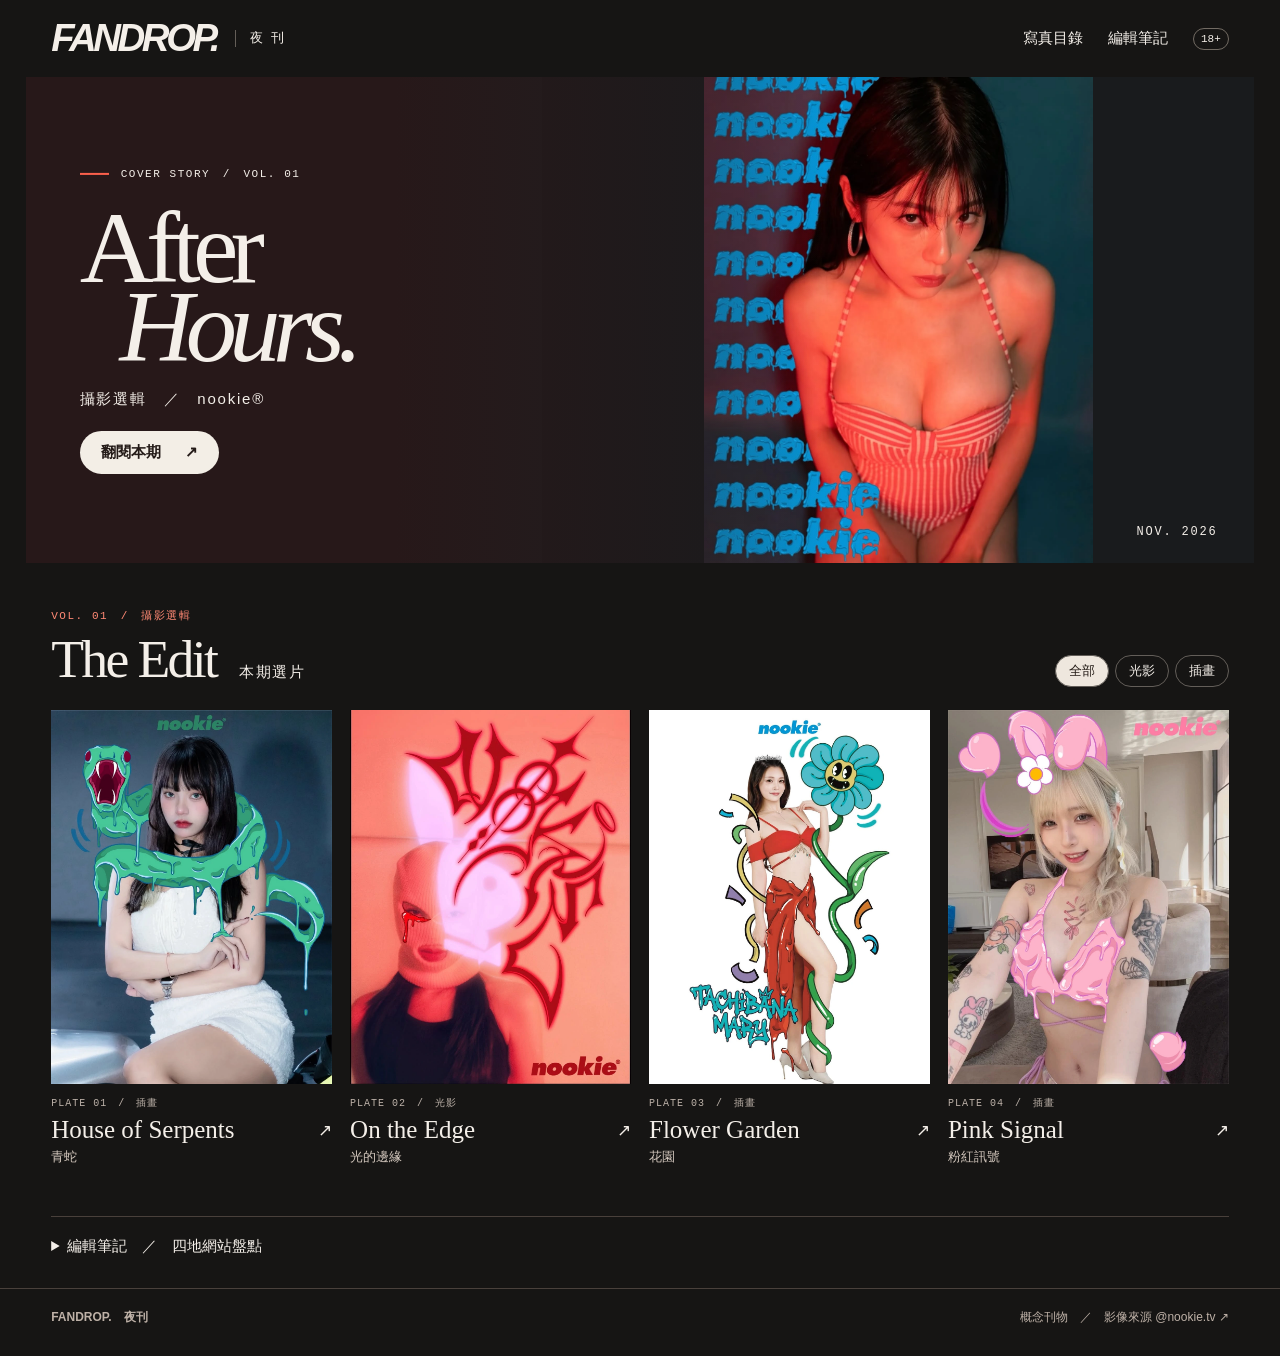
==== index.html @ 48020f7e "Publish FANDROP night journal mobile preview" ====
<!doctype html><html lang="zh-Hant"><meta charset="utf-8"><meta name="robots" content="noindex,nofollow,noarchive"><meta name="viewport" content="width=device-width, initial-scale=1"><title>FANDROP 夜刊｜After Hours</title>
<style>
*{box-sizing:border-box}html{scroll-behavior:smooth}body{margin:0;background:#161514;color:#f4efe9;font:15px Arial,"PingFang TC",sans-serif}a,button{color:inherit}button{font:inherit;cursor:pointer}button:focus-visible,a:focus-visible{outline:3px solid #ffb3a6;outline-offset:4px}button{background:transparent;border:0}header,main,footer{max-width:1600px;margin:auto}header{height:77px;display:flex;align-items:center;gap:18px;padding:0 4vw}header strong{font:italic 900 clamp(26px,3vw,46px)/1 Arial;letter-spacing:-.09em}header small{border-left:1px solid #645e58;padding-left:14px;letter-spacing:.2em}nav{margin-left:auto;display:flex;align-items:center;gap:25px}a{text-decoration:none}nav a:hover,footer a:hover{text-decoration:underline}.age{font:11px monospace;border:1px solid #726b63;border-radius:20px;padding:4px 7px}.hero{margin:0 2vw;min-height:440px;height:clamp(440px,38vw,620px);position:relative;overflow:hidden;background:#461713}.hero img{width:100%;height:100%;object-fit:cover;object-position:center 41%}.hero:after{content:"";position:absolute;inset:0;background:linear-gradient(90deg,#1705048c,transparent 67%);pointer-events:none}.copy{position:absolute;z-index:1;left:4.4%;top:50%;transform:translateY(-50%)}.small{font:11px/1.5 monospace;letter-spacing:.14em}.rubric:before{content:"";display:inline-block;width:29px;height:2px;background:#fb604c;vertical-align:middle;margin-right:12px}h1{font:normal clamp(80px,8vw,135px)/.77 Georgia,serif;letter-spacing:-.075em;margin:26px 0 24px}h1 em{display:block;padding-left:.39em;font-weight:normal}.copy p{letter-spacing:.12em;margin:0 0 22px}.cta{background:#f3eee6;color:#241b18;border-radius:32px;padding:12px 21px;font-weight:bold}.cta span{margin-left:20px}.folio{position:absolute;z-index:1;right:3%;bottom:5%;font:12px monospace;letter-spacing:.15em}.index{padding:42px 4vw 50px}.row{display:flex;justify-content:space-between;align-items:end;gap:14px;flex-wrap:wrap}.red{color:#ff8975}h2{font:normal clamp(35px,4.2vw,64px)/1 Georgia,serif;letter-spacing:-.05em;margin:8px 0 0}h2 small{font:15px Arial,sans-serif;letter-spacing:.1em;margin-left:12px}.filters{display:flex;gap:6px}.filters button{border:1px solid #635e59;border-radius:30px;padding:6px 13px;font-size:13px}.filters [aria-pressed=true]{background:#eee7de;color:#241c17}.grid{display:grid;grid-template-columns:repeat(4,1fr);gap:18px;margin-top:23px}.card{padding:0;text-align:left;min-width:0}.card img{width:100%;aspect-ratio:1.48;object-fit:cover;display:block}.card:hover img{filter:brightness(1.12)}.meta{display:block;margin-top:12px;color:#bdb2a9;font:10px monospace;letter-spacing:.1em}.name{display:flex;justify-content:space-between;align-items:center;margin-top:6px;font:25px Georgia,serif}.name i{font:17px Arial}.cn{display:block;color:#d4c8be;font-size:13px;margin-top:4px}footer{border-top:1px solid #49403b;padding:20px 4vw 30px;display:flex;justify-content:space-between;gap:15px;font-size:12px;color:#beb1a7}dialog{background:#191717;color:#f6efe8;border:1px solid #635650;padding:18px;width:min(840px,95vw);max-height:94dvh}dialog::backdrop{background:#090707eb}.bar{display:flex;justify-content:space-between;align-items:center;gap:12px}.bar button{border:1px solid #756862;border-radius:20px;padding:6px 13px}dialog img{max-height:60dvh;width:100%;object-fit:contain;display:block;margin:14px 0}dialog p{line-height:1.55}dialog h3{font:30px Georgia,serif;margin:0}summary{cursor:pointer}details{margin:0 4vw 32px;border-top:1px solid #49403b;padding-top:20px}details p{line-height:1.65}details a{text-decoration:underline;color:#ffb29e}
@media(max-width:740px){header{height:62px;gap:8px}header small{font-size:11px;padding-left:8px}nav{gap:12px;font-size:12px}.hero{margin:0;height:520px;min-height:0}.hero img{object-position:65% 35%}.hero:after{background:linear-gradient(0deg,#200706ed,transparent 86%)}.copy{left:6%;top:auto;bottom:27px;transform:none}h1{font-size:80px;margin:15px 0}.copy p{font-size:13px;margin-bottom:16px}.index{padding-top:30px}.grid{grid-template-columns:repeat(2,1fr);gap:22px 12px}.name{font-size:21px}.filters{margin-top:5px}.folio{font-size:10px}.row{align-items:center}footer{flex-wrap:wrap}}@media(prefers-reduced-motion:reduce){html{scroll-behavior:auto}}
.hero{background:#1d2022}.hero img{position:absolute;right:0;width:58%;object-fit:contain;background:#191b1d}.hero:after{background:linear-gradient(90deg,#271819 0%,#271819 30%,transparent 65%)}.card img{aspect-ratio:3/4;object-fit:contain;background:#211e1e}#credit{text-decoration:underline;color:#ffb49c}@media(max-width:740px){.hero{height:auto;display:flex;flex-direction:column}.hero img{position:static;width:100%;height:auto;max-height:58svh;object-fit:contain}.hero:after{display:none}.copy{position:static;transform:none;padding:20px 6%}.copy h1{font-size:54px}.copy h1 em{display:inline;padding-left:.04em}.folio{bottom:22px}.copy p{margin-top:16px}.card img{object-fit:contain}} </style>
<header><strong>FANDROP.</strong><small>夜 刊</small><nav><a href="#archive">寫真目錄</a><a href="#notes" id="notesLink">編輯筆記</a><span class="age">18+</span></nav></header>
<main><section class="hero"><img src="assets/DXjQsCeD8iI.webp" alt="紅色燈光下的人像，背景重複排列藍色 nookie 字樣"><div class="copy"><div class="small rubric">COVER STORY　/　VOL. 01</div><h1>After <em>Hours.</em></h1><p>攝影選輯　／　nookie®</p><button class="cta" id="read">翻閱本期 <span>↗</span></button></div><span class="folio">NOV. 2026</span></section>
<section class="index" id="archive"><div class="row"><div><span class="small red">VOL. 01　/　攝影選輯</span><h2>The Edit <small>本期選片</small></h2></div><div class="filters" aria-label="依作品風格篩選"></div></div><div class="grid"></div></section>
<details id="notes"><summary>編輯筆記　／　四地網站盤點</summary><p>2026.11.22 選站。以公開頁面的選片、署名與試閱體驗為準。以下連結通往成熟向攝影出版網站。</p>
<p>法國巴黎　<strong>Normal Magazine</strong> 把同一位攝影師的系列影像放在前面，再接作者小傳與收錄期號。夜刊在閱圖時保留作品說明。 <a href="https://www.normal-magazine.com/en/neil-snape">攝影師專頁 ↗</a></p>
<p>美國洛杉磯　<strong>Treats!</strong> 以不同封面呈現同一期雜誌，數位刊逐組列出出鏡者與攝影師。夜刊以一期統整四組選片。 <a href="https://treatsmagazine.com/products/treats-digital-magazine-issue-11">第 11 期 ↗</a></p>
<p>日本　<strong>週プレ グラジャパ！</strong> 讓讀者從新刊、排行或模特兒索引找作品，並提供「立ち読み」試閱。夜刊點封面即可翻閱。 <a href="https://www.grajapa.shueisha.co.jp/">官方目錄 ↗</a></p>
<p>韓國首爾　<strong>MAXIM Korea</strong> 分列歷代月號、特別版與 B CUT 未公開寫真。夜刊把封面與本期的延伸選片收進同一期。 <a href="https://www.maximkorea.net/magdb/magdb.php?lib=M">歷期目錄 ↗</a></p></details></main>
<footer><b>FANDROP.　夜刊</b><span>概念刊物　／　影像來源 <a href="https://www.instagram.com/nookie.tv/">@nookie.tv ↗</a></span></footer>
<dialog aria-labelledby="photoName"><div class="bar"><span class="small" id="count"></span><button id="close">關閉 ×</button></div><img id="large" alt=""><h3 id="photoName"></h3><p id="caption"></p><p><a id="credit" target="_blank" rel="noopener">nookie® · Instagram 原貼文 ↗</a></p><div class="bar"><button id="prev">← 上一張</button><button id="next">下一張 →</button></div></dialog>
<script>
const photos=[["DXjQsCeD8iI", "After Hours", "紅藍之間", "光影", "紅光落在肩線上，身後的藍色字樣沿畫面反覆出現。"], ["DXwOc2YjwXe", "House of Serpents", "青蛇", "插畫", "原貼文 HOUSE OF SERPENTS. ｜ 出鏡 @yi_syuan1015，攝影 @nevets29ts_。"], ["DXeMsGojyQx", "On the Edge", "光的邊緣", "光影", "一束白光在眉眼前散開，緋紅的字形覆上人像。"], ["DXWXNuhD0p0", "Flower Garden", "花園", "插畫", "原貼文註明與 @tachibanamary 共同創作，花朵插畫沿紅色長裙展開。"], ["DXq-USjj6pH", "Pink Signal", "粉紅訊號", "插畫", "粉紅線條和花朵疊上人像。原貼文標記 @chi.yun__。"]];
const q=s=>document.querySelector(s), dialog=q('dialog');let pos=0;
function paint(i){pos=(i+photos.length)%photos.length;const [id,en,zh,,caption]=photos[pos];q('#credit').href='https://www.instagram.com/p/'+id+'/';q('#large').src='assets/'+id+'.webp';q('#large').alt=zh+'。'+caption;q('#photoName').textContent=en+' ／ '+zh;q('#caption').textContent=caption;q('#count').textContent='VOL. 01　／　'+String(pos+1).padStart(2,'0')+' OF 05'}
function openPhoto(i){paint(i);dialog.showModal()}
function filter(t){document.querySelectorAll('.filters button').forEach(b=>b.setAttribute('aria-pressed',String(b.textContent===t)));q('.grid').replaceChildren();photos.slice(1).forEach(([id,en,zh,type],index)=>{if(t!=='全部'&&type!==t)return;const b=document.createElement('button');b.className='card';b.innerHTML='<img src="assets/'+id+'.webp" alt=""><span class="meta">PLATE 0'+(index+1)+'　/　'+type+'</span><span class="name">'+en+'<i>↗</i></span><span class="cn">'+zh+'</span>';b.onclick=()=>openPhoto(index+1);q('.grid').append(b)})}
for(const t of ['全部','光影','插畫']){const b=document.createElement('button');b.textContent=t;b.onclick=()=>filter(t);q('.filters').append(b)}filter('全部');
q('#read').onclick=()=>openPhoto(0);q('#prev').onclick=()=>paint(pos-1);q('#next').onclick=()=>paint(pos+1);q('#close').onclick=()=>dialog.close();dialog.onkeydown=e=>{if(e.key==='ArrowRight')paint(pos+1);if(e.key==='ArrowLeft')paint(pos-1)};q('#notesLink').onclick=()=>q('#notes').open=true;
</script></html>
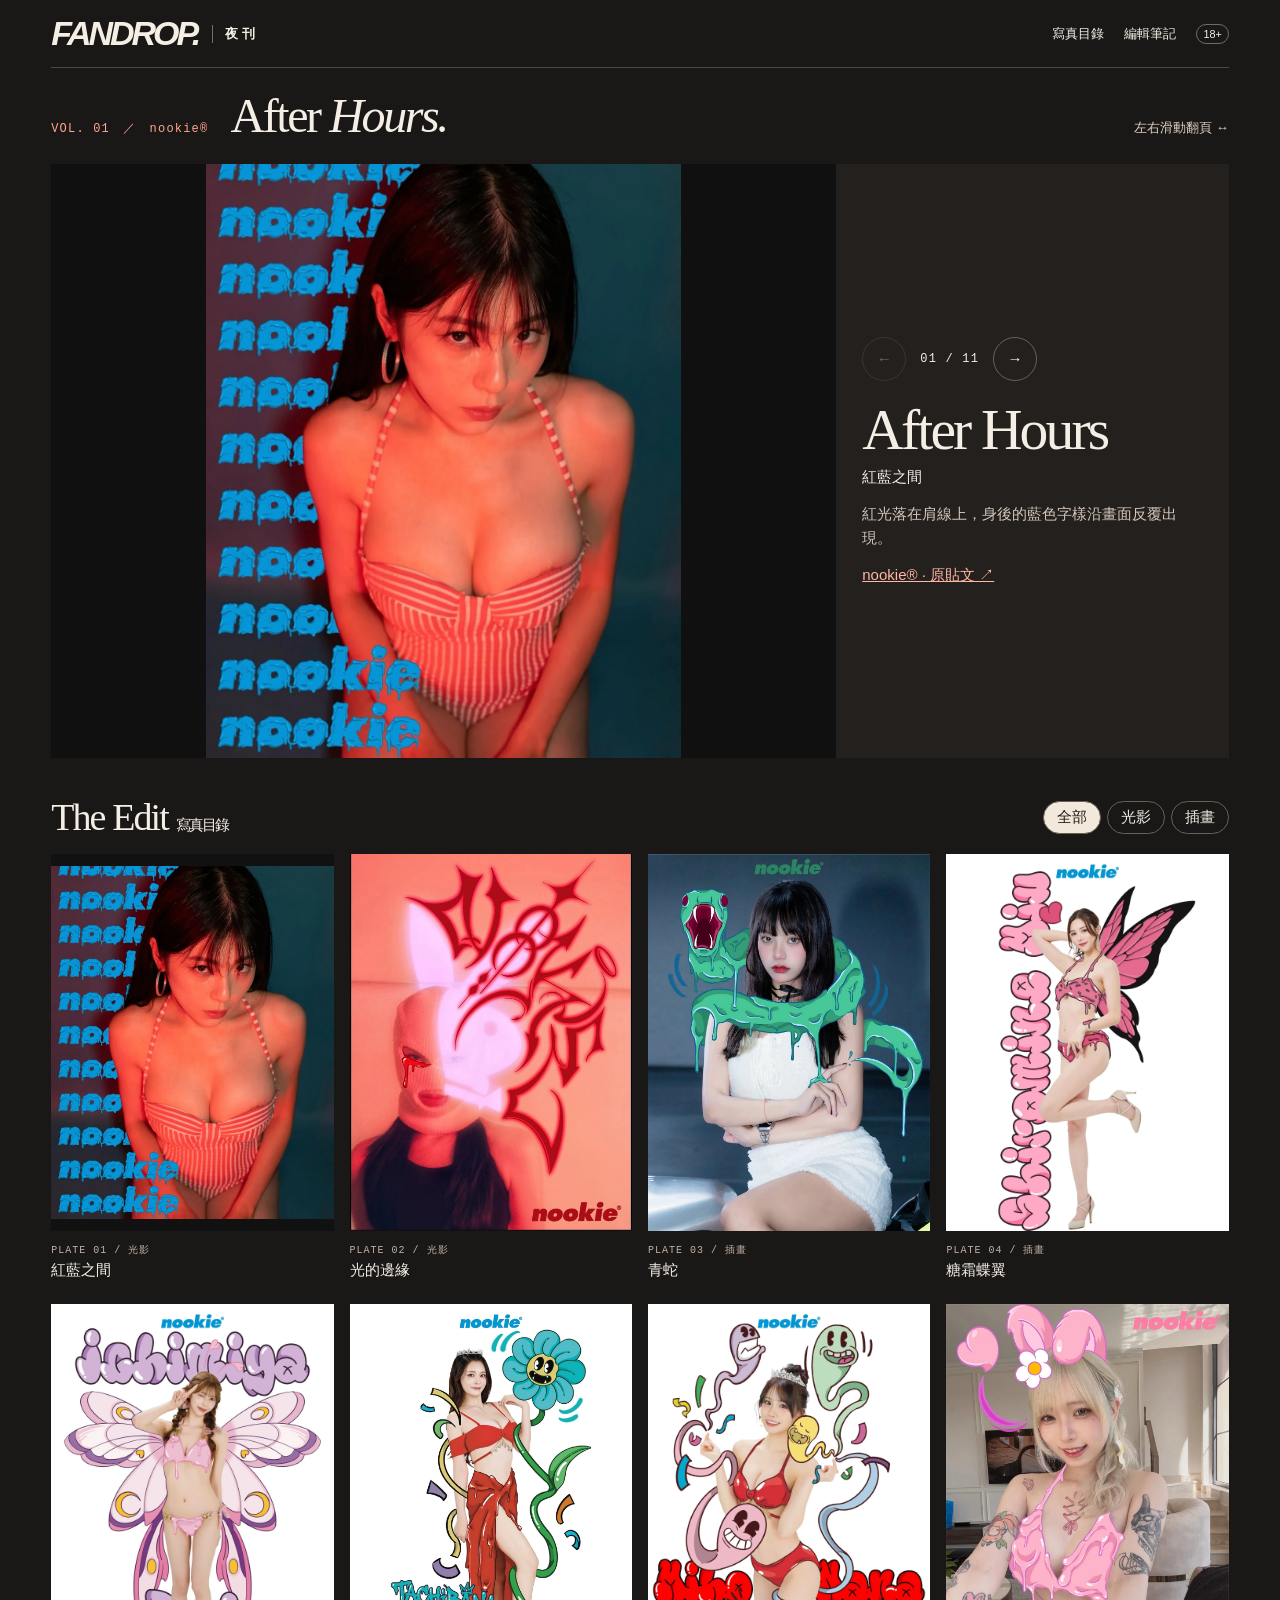
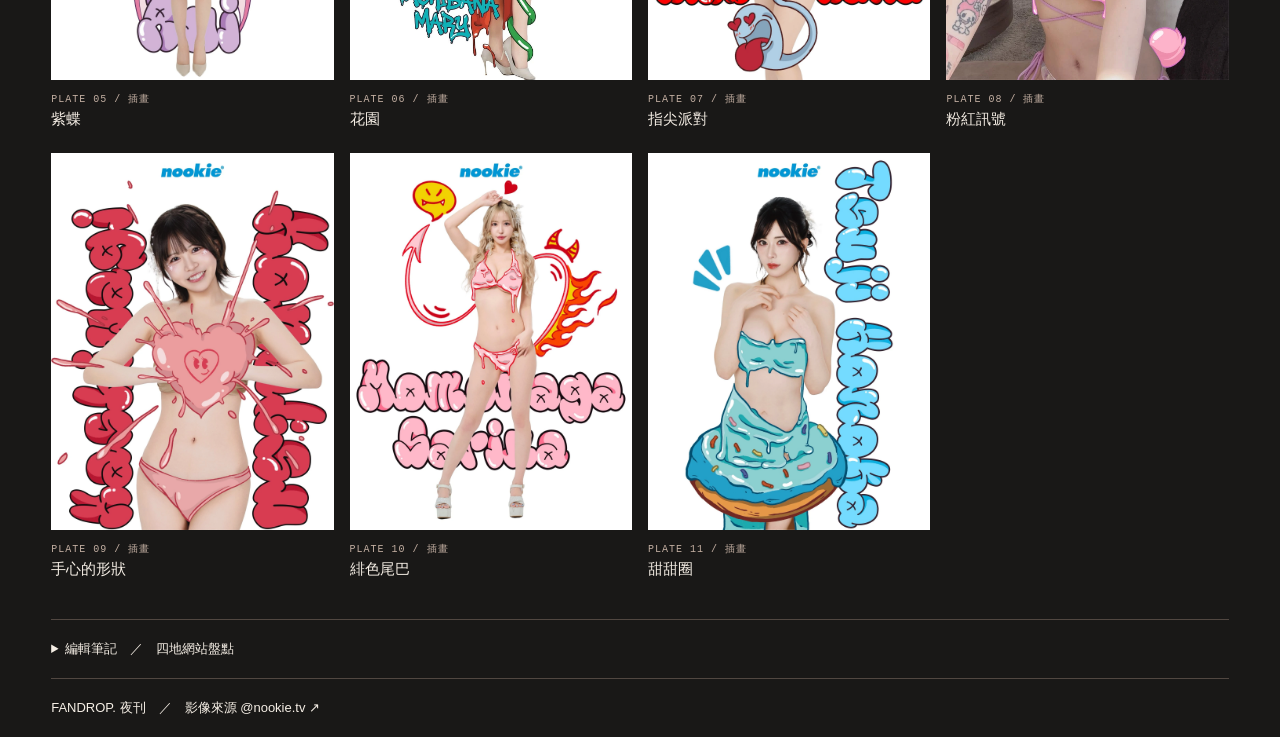
==== commit f05d7057: "Expand nookie selection and publish a touch-first photo reader" ====
--- a/index.html
+++ b/index.html
@@ -1,24 +1,12 @@
-<!doctype html><html lang="zh-Hant"><meta charset="utf-8"><meta name="robots" content="noindex,nofollow,noarchive"><meta name="viewport" content="width=device-width, initial-scale=1"><title>FANDROP 夜刊｜After Hours</title>
-<style>
-*{box-sizing:border-box}html{scroll-behavior:smooth}body{margin:0;background:#161514;color:#f4efe9;font:15px Arial,"PingFang TC",sans-serif}a,button{color:inherit}button{font:inherit;cursor:pointer}button:focus-visible,a:focus-visible{outline:3px solid #ffb3a6;outline-offset:4px}button{background:transparent;border:0}header,main,footer{max-width:1600px;margin:auto}header{height:77px;display:flex;align-items:center;gap:18px;padding:0 4vw}header strong{font:italic 900 clamp(26px,3vw,46px)/1 Arial;letter-spacing:-.09em}header small{border-left:1px solid #645e58;padding-left:14px;letter-spacing:.2em}nav{margin-left:auto;display:flex;align-items:center;gap:25px}a{text-decoration:none}nav a:hover,footer a:hover{text-decoration:underline}.age{font:11px monospace;border:1px solid #726b63;border-radius:20px;padding:4px 7px}.hero{margin:0 2vw;min-height:440px;height:clamp(440px,38vw,620px);position:relative;overflow:hidden;background:#461713}.hero img{width:100%;height:100%;object-fit:cover;object-position:center 41%}.hero:after{content:"";position:absolute;inset:0;background:linear-gradient(90deg,#1705048c,transparent 67%);pointer-events:none}.copy{position:absolute;z-index:1;left:4.4%;top:50%;transform:translateY(-50%)}.small{font:11px/1.5 monospace;letter-spacing:.14em}.rubric:before{content:"";display:inline-block;width:29px;height:2px;background:#fb604c;vertical-align:middle;margin-right:12px}h1{font:normal clamp(80px,8vw,135px)/.77 Georgia,serif;letter-spacing:-.075em;margin:26px 0 24px}h1 em{display:block;padding-left:.39em;font-weight:normal}.copy p{letter-spacing:.12em;margin:0 0 22px}.cta{background:#f3eee6;color:#241b18;border-radius:32px;padding:12px 21px;font-weight:bold}.cta span{margin-left:20px}.folio{position:absolute;z-index:1;right:3%;bottom:5%;font:12px monospace;letter-spacing:.15em}.index{padding:42px 4vw 50px}.row{display:flex;justify-content:space-between;align-items:end;gap:14px;flex-wrap:wrap}.red{color:#ff8975}h2{font:normal clamp(35px,4.2vw,64px)/1 Georgia,serif;letter-spacing:-.05em;margin:8px 0 0}h2 small{font:15px Arial,sans-serif;letter-spacing:.1em;margin-left:12px}.filters{display:flex;gap:6px}.filters button{border:1px solid #635e59;border-radius:30px;padding:6px 13px;font-size:13px}.filters [aria-pressed=true]{background:#eee7de;color:#241c17}.grid{display:grid;grid-template-columns:repeat(4,1fr);gap:18px;margin-top:23px}.card{padding:0;text-align:left;min-width:0}.card img{width:100%;aspect-ratio:1.48;object-fit:cover;display:block}.card:hover img{filter:brightness(1.12)}.meta{display:block;margin-top:12px;color:#bdb2a9;font:10px monospace;letter-spacing:.1em}.name{display:flex;justify-content:space-between;align-items:center;margin-top:6px;font:25px Georgia,serif}.name i{font:17px Arial}.cn{display:block;color:#d4c8be;font-size:13px;margin-top:4px}footer{border-top:1px solid #49403b;padding:20px 4vw 30px;display:flex;justify-content:space-between;gap:15px;font-size:12px;color:#beb1a7}dialog{background:#191717;color:#f6efe8;border:1px solid #635650;padding:18px;width:min(840px,95vw);max-height:94dvh}dialog::backdrop{background:#090707eb}.bar{display:flex;justify-content:space-between;align-items:center;gap:12px}.bar button{border:1px solid #756862;border-radius:20px;padding:6px 13px}dialog img{max-height:60dvh;width:100%;object-fit:contain;display:block;margin:14px 0}dialog p{line-height:1.55}dialog h3{font:30px Georgia,serif;margin:0}summary{cursor:pointer}details{margin:0 4vw 32px;border-top:1px solid #49403b;padding-top:20px}details p{line-height:1.65}details a{text-decoration:underline;color:#ffb29e}
-@media(max-width:740px){header{height:62px;gap:8px}header small{font-size:11px;padding-left:8px}nav{gap:12px;font-size:12px}.hero{margin:0;height:520px;min-height:0}.hero img{object-position:65% 35%}.hero:after{background:linear-gradient(0deg,#200706ed,transparent 86%)}.copy{left:6%;top:auto;bottom:27px;transform:none}h1{font-size:80px;margin:15px 0}.copy p{font-size:13px;margin-bottom:16px}.index{padding-top:30px}.grid{grid-template-columns:repeat(2,1fr);gap:22px 12px}.name{font-size:21px}.filters{margin-top:5px}.folio{font-size:10px}.row{align-items:center}footer{flex-wrap:wrap}}@media(prefers-reduced-motion:reduce){html{scroll-behavior:auto}}
-.hero{background:#1d2022}.hero img{position:absolute;right:0;width:58%;object-fit:contain;background:#191b1d}.hero:after{background:linear-gradient(90deg,#271819 0%,#271819 30%,transparent 65%)}.card img{aspect-ratio:3/4;object-fit:contain;background:#211e1e}#credit{text-decoration:underline;color:#ffb49c}@media(max-width:740px){.hero{height:auto;display:flex;flex-direction:column}.hero img{position:static;width:100%;height:auto;max-height:58svh;object-fit:contain}.hero:after{display:none}.copy{position:static;transform:none;padding:20px 6%}.copy h1{font-size:54px}.copy h1 em{display:inline;padding-left:.04em}.folio{bottom:22px}.copy p{margin-top:16px}.card img{object-fit:contain}} </style>
-<header><strong>FANDROP.</strong><small>夜 刊</small><nav><a href="#archive">寫真目錄</a><a href="#notes" id="notesLink">編輯筆記</a><span class="age">18+</span></nav></header>
-<main><section class="hero"><img src="assets/DXjQsCeD8iI.webp" alt="紅色燈光下的人像，背景重複排列藍色 nookie 字樣"><div class="copy"><div class="small rubric">COVER STORY　/　VOL. 01</div><h1>After <em>Hours.</em></h1><p>攝影選輯　／　nookie®</p><button class="cta" id="read">翻閱本期 <span>↗</span></button></div><span class="folio">NOV. 2026</span></section>
-<section class="index" id="archive"><div class="row"><div><span class="small red">VOL. 01　/　攝影選輯</span><h2>The Edit <small>本期選片</small></h2></div><div class="filters" aria-label="依作品風格篩選"></div></div><div class="grid"></div></section>
+<!doctype html>
+<html lang="zh-Hant"><head><meta charset="utf-8"><meta name="robots" content="noindex,nofollow,noarchive"><meta name="viewport" content="width=device-width, initial-scale=1"><title>FANDROP 夜刊｜After Hours</title><link rel="stylesheet" href="journal.css"><script defer src="photos.js"></script><script defer src="journal.js"></script></head>
+<body><header><a class="brand" href="#reader">FANDROP.</a><b>夜 刊</b><nav><a href="#archive">寫真目錄</a><a href="#notes" id="notesLink">編輯筆記</a><small>18+</small></nav></header>
+<main><section id="reader" aria-label="本期寫真集"><div class="intro"><div class="issue">VOL. 01　／　nookie®</div><h1>After <em>Hours.</em></h1><p>左右滑動翻頁 <span aria-hidden="true">↔</span></p></div>
+<div class="spread"><div id="track" aria-label="可左右滑動的攝影選片" tabindex="0"></div>
+<div class="legend"><div class="controls"><button id="prev" aria-label="上一張">←</button><output id="count" aria-live="polite"></output><button id="next" aria-label="下一張">→</button></div><div><h2 id="title"></h2><div id="name"></div></div><p id="caption"></p><a id="credit" target="_blank" rel="noopener">nookie® · 原貼文 ↗</a></div></div></section>
+<section id="archive"><div class="indexTitle"><h2>The Edit <small>寫真目錄</small></h2><div class="filters" aria-label="依風格篩選"></div></div><div class="grid"></div></section>
 <details id="notes"><summary>編輯筆記　／　四地網站盤點</summary><p>2026.11.22 選站。以公開頁面的選片、署名與試閱體驗為準。以下連結通往成熟向攝影出版網站。</p>
 <p>法國巴黎　<strong>Normal Magazine</strong> 把同一位攝影師的系列影像放在前面，再接作者小傳與收錄期號。夜刊在閱圖時保留作品說明。 <a href="https://www.normal-magazine.com/en/neil-snape">攝影師專頁 ↗</a></p>
 <p>美國洛杉磯　<strong>Treats!</strong> 以不同封面呈現同一期雜誌，數位刊逐組列出出鏡者與攝影師。夜刊以一期統整四組選片。 <a href="https://treatsmagazine.com/products/treats-digital-magazine-issue-11">第 11 期 ↗</a></p>
 <p>日本　<strong>週プレ グラジャパ！</strong> 讓讀者從新刊、排行或模特兒索引找作品，並提供「立ち読み」試閱。夜刊點封面即可翻閱。 <a href="https://www.grajapa.shueisha.co.jp/">官方目錄 ↗</a></p>
-<p>韓國首爾　<strong>MAXIM Korea</strong> 分列歷代月號、特別版與 B CUT 未公開寫真。夜刊把封面與本期的延伸選片收進同一期。 <a href="https://www.maximkorea.net/magdb/magdb.php?lib=M">歷期目錄 ↗</a></p></details></main>
-<footer><b>FANDROP.　夜刊</b><span>概念刊物　／　影像來源 <a href="https://www.instagram.com/nookie.tv/">@nookie.tv ↗</a></span></footer>
-<dialog aria-labelledby="photoName"><div class="bar"><span class="small" id="count"></span><button id="close">關閉 ×</button></div><img id="large" alt=""><h3 id="photoName"></h3><p id="caption"></p><p><a id="credit" target="_blank" rel="noopener">nookie® · Instagram 原貼文 ↗</a></p><div class="bar"><button id="prev">← 上一張</button><button id="next">下一張 →</button></div></dialog>
-<script>
-const photos=[["DXjQsCeD8iI", "After Hours", "紅藍之間", "光影", "紅光落在肩線上，身後的藍色字樣沿畫面反覆出現。"], ["DXwOc2YjwXe", "House of Serpents", "青蛇", "插畫", "原貼文 HOUSE OF SERPENTS. ｜ 出鏡 @yi_syuan1015，攝影 @nevets29ts_。"], ["DXeMsGojyQx", "On the Edge", "光的邊緣", "光影", "一束白光在眉眼前散開，緋紅的字形覆上人像。"], ["DXWXNuhD0p0", "Flower Garden", "花園", "插畫", "原貼文註明與 @tachibanamary 共同創作，花朵插畫沿紅色長裙展開。"], ["DXq-USjj6pH", "Pink Signal", "粉紅訊號", "插畫", "粉紅線條和花朵疊上人像。原貼文標記 @chi.yun__。"]];
-const q=s=>document.querySelector(s), dialog=q('dialog');let pos=0;
-function paint(i){pos=(i+photos.length)%photos.length;const [id,en,zh,,caption]=photos[pos];q('#credit').href='https://www.instagram.com/p/'+id+'/';q('#large').src='assets/'+id+'.webp';q('#large').alt=zh+'。'+caption;q('#photoName').textContent=en+' ／ '+zh;q('#caption').textContent=caption;q('#count').textContent='VOL. 01　／　'+String(pos+1).padStart(2,'0')+' OF 05'}
-function openPhoto(i){paint(i);dialog.showModal()}
-function filter(t){document.querySelectorAll('.filters button').forEach(b=>b.setAttribute('aria-pressed',String(b.textContent===t)));q('.grid').replaceChildren();photos.slice(1).forEach(([id,en,zh,type],index)=>{if(t!=='全部'&&type!==t)return;const b=document.createElement('button');b.className='card';b.innerHTML='<img src="assets/'+id+'.webp" alt=""><span class="meta">PLATE 0'+(index+1)+'　/　'+type+'</span><span class="name">'+en+'<i>↗</i></span><span class="cn">'+zh+'</span>';b.onclick=()=>openPhoto(index+1);q('.grid').append(b)})}
-for(const t of ['全部','光影','插畫']){const b=document.createElement('button');b.textContent=t;b.onclick=()=>filter(t);q('.filters').append(b)}filter('全部');
-q('#read').onclick=()=>openPhoto(0);q('#prev').onclick=()=>paint(pos-1);q('#next').onclick=()=>paint(pos+1);q('#close').onclick=()=>dialog.close();dialog.onkeydown=e=>{if(e.key==='ArrowRight')paint(pos+1);if(e.key==='ArrowLeft')paint(pos-1)};q('#notesLink').onclick=()=>q('#notes').open=true;
-</script></html>
+<p>韓國首爾　<strong>MAXIM Korea</strong> 分列歷代月號、特別版與 B CUT 未公開寫真。夜刊把封面與本期的延伸選片收進同一期。 <a href="https://www.maximkorea.net/magdb/magdb.php?lib=M">歷期目錄 ↗</a></p></details></main><footer>FANDROP. 夜刊　／　影像來源 <a href="https://www.instagram.com/nookie.tv/">@nookie.tv ↗</a></footer></body></html>
--- a/journal.css
+++ b/journal.css
@@ -0,0 +1,2 @@
+*{box-sizing:border-box}body{margin:0;background:#191817;color:#f5eee5;font:15px Arial,"PingFang TC",sans-serif}a,button{color:inherit}a{text-decoration:none}a:hover{text-decoration:underline}button{cursor:pointer;font:inherit;background:none;border:1px solid #6b6057;border-radius:24px;padding:6px 13px}button:focus-visible,a:focus-visible,#track:focus-visible{outline:3px solid #ffae96;outline-offset:2px}button:disabled{opacity:.35;cursor:default}header,main,footer{width:min(1280px,92%);margin:auto}header{display:flex;gap:14px;align-items:center;height:68px;border-bottom:1px solid #514741}.brand{font:italic 900 34px Arial;letter-spacing:-.09em}header b{font-size:13px;border-left:1px solid #786b62;padding-left:12px}nav{margin-left:auto;display:flex;align-items:center;gap:20px;font-size:13px}nav small{border:1px solid #726b63;border-radius:15px;padding:3px 6px}.intro{display:flex;align-items:baseline;gap:22px;padding:24px 0 14px}.issue,#count,.meta{font:12px monospace;letter-spacing:.1em}.issue{color:#ffa58e}.intro h1,.legend h2,.indexTitle h2{font:normal 48px/1 Georgia,serif;letter-spacing:-.05em;margin:0}.intro p{margin-left:auto;color:#ddcec3;font-size:13px}.spread{display:grid;grid-template-columns:minmax(0,2fr) minmax(240px,1fr);background:#24201e}.legend{padding:26px;align-self:center}.legend h2{font-size:clamp(32px,4.5vw,65px);margin:20px 0 9px}.legend p{color:#d3c6bb;line-height:1.65}.controls{display:flex;align-items:center;gap:14px}.controls button{min-width:44px;min-height:44px}.legend a,details a{color:#ffb7a4;text-decoration:underline}#track{display:flex;overflow-x:auto;overscroll-behavior-x:contain;scroll-snap-type:x mandatory;scrollbar-width:none;background:#101010;min-width:0}#track::-webkit-scrollbar{display:none}#track figure{margin:0;flex:0 0 100%;min-width:0;height:clamp(400px,66svh,760px);scroll-snap-align:start;scroll-snap-stop:always}#track img{width:100%;height:100%;object-fit:contain;display:block}.indexTitle{display:flex;justify-content:space-between;gap:14px;align-items:center;flex-wrap:wrap}.indexTitle h2{font-size:38px}.indexTitle small{font:15px Arial}.filters{display:flex;gap:6px}.filters [aria-pressed=true]{color:#261d18;background:#f3e8dc}#archive{padding:40px 0}.grid{display:grid;grid-template-columns:repeat(4,1fr);gap:24px 16px;margin-top:18px}.card{border:0;padding:0;border-radius:0;text-align:left}.card img{width:100%;aspect-ratio:3/4;object-fit:contain;background:#111;display:block;margin-bottom:8px}.meta{font-size:10px;color:#c3afa2}.card strong{display:block;font-weight:500;margin-top:4px}details,footer{border-top:1px solid #514741;padding:20px 0;font-size:13px}details p{line-height:1.7}summary{cursor:pointer}
+@media(max-width:700px){header{height:54px;gap:8px}.brand{font-size:26px}header b{padding-left:8px}nav{gap:10px;font-size:12px}.intro{display:grid;grid-template-columns:1fr auto;gap:3px;padding:14px 0 10px}.issue{grid-column:1/-1;font-size:10px}.intro h1{font-size:36px}.intro p{align-self:end;margin:0;font-size:12px}.spread{display:block;margin:0 -4.35%}.legend{padding:12px 4% 18px;display:grid;grid-template-columns:minmax(0,1fr) auto;gap:4px 8px}.legend .controls{grid-column:2;grid-row:1;gap:4px}.legend h2{font-size:29px;margin:0 0 4px}.legend p,.legend>a{grid-column:1/-1;font-size:13px;margin:5px 0}.controls button{padding:4px}.grid{grid-template-columns:repeat(2,minmax(0,1fr))}#track figure{height:clamp(240px,59svh,660px)}#archive{padding:26px 0}.indexTitle h2{font-size:30px}}
